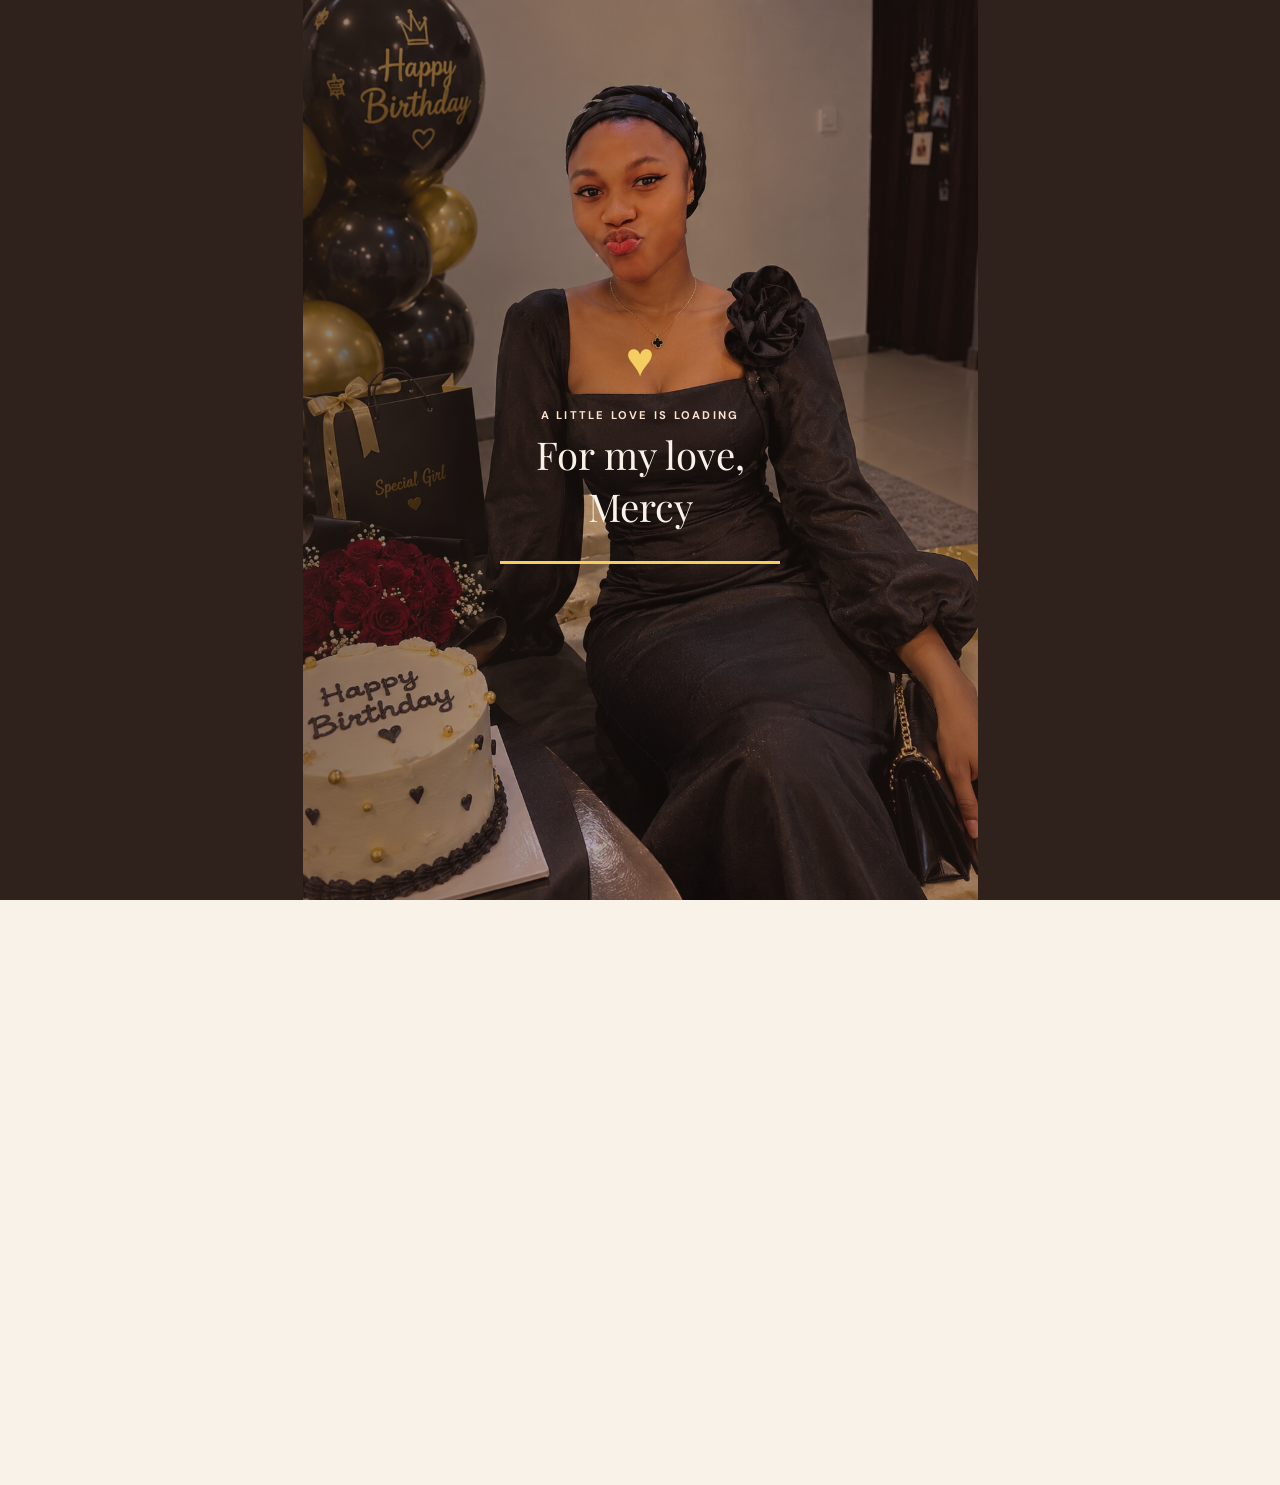
==== index.html @ 1e2b06db "Add files via upload" ====
<!DOCTYPE html>
<html lang="en">
<head>
  <meta charset="UTF-8">
  <meta name="viewport" content="width=device-width, initial-scale=1.0">
  <meta name="description" content="A birthday love letter made especially for Mercy.">
  <title>For My Love, Mercy | Happy Birthday</title>
  <link rel="preconnect" href="https://fonts.googleapis.com">
  <link rel="preconnect" href="https://fonts.gstatic.com" crossorigin>
  <link href="https://fonts.googleapis.com/css2?family=DM+Sans:wght@400;500;700&family=Playfair+Display:wght@600;700;800&display=swap" rel="stylesheet">
  <link rel="stylesheet" href="styles.css">
</head>
<body>
  <div class="loader" id="loader" aria-label="Loading Mercy's birthday celebration" role="status">
    <img class="loader__photo" src="mercy-birthday-1.png" alt="Mercy celebrating her birthday">
    <div class="loader__veil" aria-hidden="true"></div>
    <div class="loader__content">
      <div class="loader__heart" aria-hidden="true">♥</div>
      <p class="eyebrow">A little love is loading</p>
      <p class="loader__name">For my love, Mercy</p>
      <div class="loader__track" aria-hidden="true"><span></span></div>
    </div>
  </div>

  <main class="page" id="main-content">
    <nav class="nav" aria-label="Main navigation">
      <a class="brand" href="#top" aria-label="For Mercy home"><span>♥</span> my mercy</a>
      <a class="nav__link" href="#letter">a love letter <span aria-hidden="true">↗</span></a>
    </nav>

    <section class="hero" id="top">
      <div class="hero__copy">
        <p class="eyebrow hero__eyebrow">To the woman I love</p>
        <h1>Happy<br><em>birthday,</em><br>my love.</h1>
        <p class="hero__intro">Mercy, loving you is one of the sweetest gifts life has given me. Today, I celebrate your beautiful heart, your strength, and every little thing that makes you special.</p>
        <a class="button" id="message-button" href="read-my-letter.html">
          <span>Read my love letter</span>
          <span class="button__arrow" aria-hidden="true">↓</span>
        </a>
      </div>

      <div class="hero__visual">
        <div class="image-frame">
          <div class="image-frame__stamp">made<br>with love</div>
          <div class="slideshow" aria-live="polite">
            <img class="slide is-active" src="mercy-birthday-3.png" alt="Mercy and her boyfriend together">
            <img class="slide" src="mercy-birthday-1.png" alt="Mercy celebrating her birthday">
            <img class="slide" src="mercy-birthday-2.png" alt="Mercy celebrating her birthday with flowers and cake">
          </div>
          <div class="image-frame__caption"><span class="slide-count">01 / 03</span><span class="slide-label">mercy’s day</span></div>
        </div>
        <div class="sunburst" aria-hidden="true"></div>
        <p class="visual-note">My favorite person<br>deserves the world <span>✦</span></p>
      </div>
    </section>

    <section class="letter" id="letter" aria-labelledby="letter-title">
      <div class="letter__mark" aria-hidden="true">✦</div>
      <div>
        <p class="eyebrow">To my beautiful girlfriend</p>
        <h2 id="letter-title">You make my world<br><em>feel like home.</em></h2>
      </div>
      <p class="letter__body">Happy birthday to the woman who makes my heart happiest. I hope this new year brings you the same joy, peace, and love that you bring into my life every day. I am grateful for every memory we share, and I cannot wait for all the beautiful moments still ahead of us. I love you more than words can say.</p>
      <p class="signature">Forever yours, my love <span>♥</span></p>
    </section>

    <footer class="footer"><span>For my love, Mercy · 2026</span><span>always and forever ✦</span></footer>
  </main>

  <script src="script.js"></script>
</body>
</html>
---- styles.css ----
@import url('https://fonts.googleapis.com/css2?family=DM+Sans:wght@400;500;700&family=Playfair+Display:ital,wght@0,600;0,700;0,800;1,600;1,700&display=swap');

:root {
  --ink: #2f211b;
  --muted: #765e54;
  --cream: #f8f2e9;
  --peach: #f4c6a8;
  --coral: #d95f4d;
  --wine: #8d3541;
  --yellow: #f5ce61;
  --white: #fffaf3;
}

* { box-sizing: border-box; }
html { scroll-behavior: smooth; }
body { margin: 0; background: var(--cream); color: var(--ink); font-family: 'DM Sans', sans-serif; }
body.is-loading { overflow: hidden; }
a { color: inherit; text-decoration: none; }
button { font: inherit; }

.loader { position: fixed; inset: 0; z-index: 10; display: grid; place-items: center; overflow: hidden; background: var(--ink); color: var(--cream); transition: opacity .7s ease, visibility .7s ease; }
.loader.is-hidden { opacity: 0; visibility: hidden; pointer-events: none; }
.loader__photo { position: absolute; inset: 0; width: 100%; height: 100%; object-fit: contain; object-position: center; }
.loader__veil { position: absolute; inset: 0; background: linear-gradient(90deg, rgba(47,33,27,.8), rgba(47,33,27,.28) 55%, rgba(47,33,27,.62)); }
.loader__content { position: relative; z-index: 1; width: min(280px, calc(100vw - 48px)); text-align: center; animation: lift-in .8s ease both; }
.loader__heart { color: var(--yellow); font-size: 3rem; line-height: 1; animation: pulse 1.2s ease-in-out infinite; }
.eyebrow { margin: 0; color: var(--coral); font-size: .7rem; font-weight: 700; letter-spacing: .2em; text-transform: uppercase; }
.loader .eyebrow { color: #fce2cf; margin-top: 1.5rem; }
.loader__name { margin: .4rem 0 1.8rem; font-family: 'Playfair Display', serif; font-size: 2.4rem; }
.loader__track { height: 3px; overflow: hidden; background: rgba(255,250,243,.25); }
.loader__track span { display: block; width: 0; height: 100%; background: var(--yellow); animation: load 1.7s cubic-bezier(.65,0,.35,1) forwards; }

.page { min-height: 100vh; overflow: hidden; opacity: 0; transform: translateY(12px); transition: opacity .8s ease .15s, transform .8s ease .15s; }
.page.is-visible { opacity: 1; transform: none; }
.nav, .hero, .letter, .footer { width: min(1500px, 92vw); margin-inline: auto; }
.nav { display: flex; align-items: center; justify-content: space-between; padding: 2rem 0; }
.brand { font-size: .72rem; font-weight: 700; letter-spacing: .12em; text-transform: uppercase; }
.brand span { display: inline-grid; width: 25px; height: 25px; margin-right: .5rem; place-items: center; border-radius: 50%; background: var(--coral); color: var(--cream); font-size: .85rem; }
.nav__link { color: var(--muted); font-size: .75rem; font-weight: 700; letter-spacing: .08em; text-transform: uppercase; }
.nav__link span { color: var(--coral); font-size: 1.1rem; margin-left: .3rem; }

.hero { display: grid; grid-template-columns: .9fr 1.1fr; align-items: center; gap: 5rem; min-height: calc(100vh - 100px); padding: 4rem 0 6rem; }
.hero__copy { position: relative; z-index: 1; }
.hero__eyebrow { margin-bottom: 1.2rem; }
h1, h2 { margin: 0; font-family: 'Playfair Display', serif; font-weight: 700; letter-spacing: -.04em; line-height: .92; }
h1 { font-size: clamp(4.6rem, 8vw, 7.8rem); }
h1 em, h2 em { color: var(--coral); font-weight: 600; }
.hero__intro { max-width: 340px; margin: 2rem 0 2.2rem; color: var(--muted); font-size: 1rem; line-height: 1.7; }
.button { display: inline-flex; align-items: center; gap: 1.1rem; border: 0; border-radius: 0; padding: 1rem 1.2rem 1rem 1.35rem; background: var(--ink); color: var(--cream); cursor: pointer; font-size: .75rem; font-weight: 700; letter-spacing: .08em; text-transform: uppercase; transition: background .25s ease, transform .25s ease; }
.button:hover { background: var(--coral); transform: translateY(-3px); }
.button__arrow { display: grid; width: 29px; height: 29px; place-items: center; background: var(--yellow); color: var(--ink); font-size: 1rem; }

.hero__visual { position: relative; min-height: 550px; display: grid; place-items: center; }
.image-frame { position: relative; z-index: 1; width: min(430px, 78%); padding: 14px 14px 56px; background: var(--white); box-shadow: 18px 22px 0 rgba(217,95,77,.12); transform: rotate(3deg); }
.slideshow { position: relative; width: 100%; aspect-ratio: 3 / 4; overflow: hidden; background: var(--ink); }
.slideshow .slide { position: absolute; inset: 0; display: block; width: 100%; height: 100%; object-fit: contain; opacity: 0; transition: opacity .9s ease; }
.slideshow .slide.is-active { opacity: 1; }
.image-frame__stamp { position: absolute; z-index: 2; top: -28px; right: -38px; display: grid; width: 94px; height: 94px; place-items: center; border-radius: 50%; background: var(--yellow); color: var(--ink); font-size: .62rem; font-weight: 700; letter-spacing: .12em; line-height: 1.35; text-align: center; text-transform: uppercase; transform: rotate(12deg); }
.image-frame__caption { position: absolute; right: 16px; bottom: 15px; left: 16px; display: flex; justify-content: space-between; color: var(--muted); font-size: .63rem; font-weight: 700; letter-spacing: .16em; text-transform: uppercase; }
.sunburst { position: absolute; width: 500px; height: 500px; border-radius: 50%; background: repeating-conic-gradient(from 2deg, transparent 0deg 8deg, rgba(245,206,97,.36) 8deg 10deg, transparent 10deg 18deg); }
.visual-note { position: absolute; right: 0; bottom: 12%; z-index: 2; color: var(--wine); font-family: 'Playfair Display', serif; font-size: 1.35rem; font-style: italic; line-height: 1.15; text-align: right; transform: rotate(-8deg); }
.visual-note span { color: var(--coral); font-style: normal; }

.letter { display: grid; grid-template-columns: 100px 1fr 1fr; align-items: start; gap: 2rem; border-top: 1px solid rgba(47,33,27,.18); padding: 7rem 0; }
.letter__mark { color: var(--coral); font-size: 3rem; }
h2 { font-size: clamp(2.5rem, 4vw, 4.5rem); }
.letter__body { max-width: 390px; margin: 2rem 0 0; color: var(--muted); font-size: 1rem; line-height: 1.8; }
.signature { grid-column: 2 / -1; margin: 1rem 0 0; color: var(--wine); font-family: 'Playfair Display', serif; font-size: 1.25rem; font-style: italic; }
.signature span { color: var(--coral); font-style: normal; }
.footer { display: flex; justify-content: space-between; border-top: 1px solid rgba(47,33,27,.18); padding: 1.5rem 0 2.5rem; color: var(--muted); font-size: .68rem; font-weight: 700; letter-spacing: .12em; text-transform: uppercase; }

.letter-page { background: var(--peach); }
.letter-page main { min-height: 100vh; }
.letter-hero { display: grid; grid-template-columns: 1fr 1fr; align-items: center; gap: clamp(6rem, 10vw, 12rem); width: min(1400px, 92vw); min-height: calc(100vh - 100px); margin: 0 auto; padding: 5rem 0 6rem; }
.letter-hero__image { position: relative; width: min(390px, 100%); padding: 12px 12px 54px; background: var(--white); box-shadow: 16px 18px 0 rgba(141,53,65,.13); transform: rotate(-3deg); }
.letter-hero__image img { display: block; width: 100%; aspect-ratio: 3 / 4; object-fit: contain; background: var(--ink); }
.letter-hero__seal { position: absolute; top: -28px; right: -36px; display: grid; width: 92px; height: 92px; place-items: center; border-radius: 50%; background: var(--yellow); color: var(--ink); font-size: .62rem; font-weight: 700; letter-spacing: .12em; line-height: 1.35; text-align: center; text-transform: uppercase; transform: rotate(12deg); }
.letter-hero__intro h1 { font-size: clamp(4.5rem, 8vw, 7.5rem); }
.letter-hero__intro .eyebrow { margin-bottom: 1.5rem; }
.letter-hero__date { margin-top: 2rem; color: var(--wine); font-family: 'Playfair Display', serif; font-size: 1.2rem; font-style: italic; }
.love-letter { width: min(700px, calc(100% - 80px)); margin: 0 auto; border-top: 1px solid rgba(47,33,27,.2); padding: 5rem 0 3rem; }
.love-letter p { margin: 0 0 1.5rem; color: var(--muted); font-size: 1.08rem; line-height: 1.9; }
.love-letter__opening { color: var(--ink) !important; font-family: 'Playfair Display', serif; font-size: 2rem !important; font-style: italic; }
.love-letter__closing { margin-top: 2.5rem !important; color: var(--ink) !important; font-family: 'Playfair Display', serif; font-size: 1.35rem !important; font-style: italic; }
.love-letter__closing span { color: var(--wine); }
.letter-page__return { width: min(700px, calc(100% - 80px)); margin: 0 auto; padding-bottom: 6rem; }
.letter-page .footer { width: min(1400px, 92vw); }

@keyframes load { to { width: 100%; } }
@keyframes pulse { 50% { transform: scale(1.18); } }
@keyframes lift-in { from { opacity: 0; transform: translateY(14px); } to { opacity: 1; transform: none; } }

@media (max-width: 760px) {
  .nav, .hero, .letter, .footer { width: min(100% - 40px, 560px); }
  .nav { padding: 1.4rem 0; }
  .nav__link { font-size: .62rem; }
  .hero { display: block; min-height: auto; padding: 4.5rem 0 6rem; }
  h1 { font-size: clamp(4rem, 18vw, 6rem); }
  .hero__visual { min-height: 510px; margin-top: 2.5rem; }
  .image-frame { width: min(350px, 76vw); }
  .image-frame__stamp { right: -18px; }
  .visual-note { right: 2%; bottom: 5%; }
  .letter { display: block; padding: 5rem 0; }
  .letter__mark { margin-bottom: 1.5rem; }
  .letter__body { margin-top: 2rem; }
  .signature { margin-top: 2rem; }
  .footer { font-size: .57rem; }
  .letter-hero { display: flex; flex-direction: column-reverse; align-items: flex-start; gap: 3.5rem; width: min(100% - 40px, 560px); padding: 4rem 0 5rem; }
  .letter-hero__intro h1 { font-size: clamp(4rem, 18vw, 6rem); }
  .letter-hero__image { width: min(350px, 76vw); align-self: center; }
  .love-letter, .letter-page__return { width: min(100% - 40px, 560px); }
  .love-letter { padding-top: 4rem; }
  .letter-page .footer { width: min(100% - 40px, 560px); }
}

@media (prefers-reduced-motion: reduce) {
  *, *::before, *::after { animation-duration: .01ms !important; transition-duration: .01ms !important; scroll-behavior: auto !important; }
}
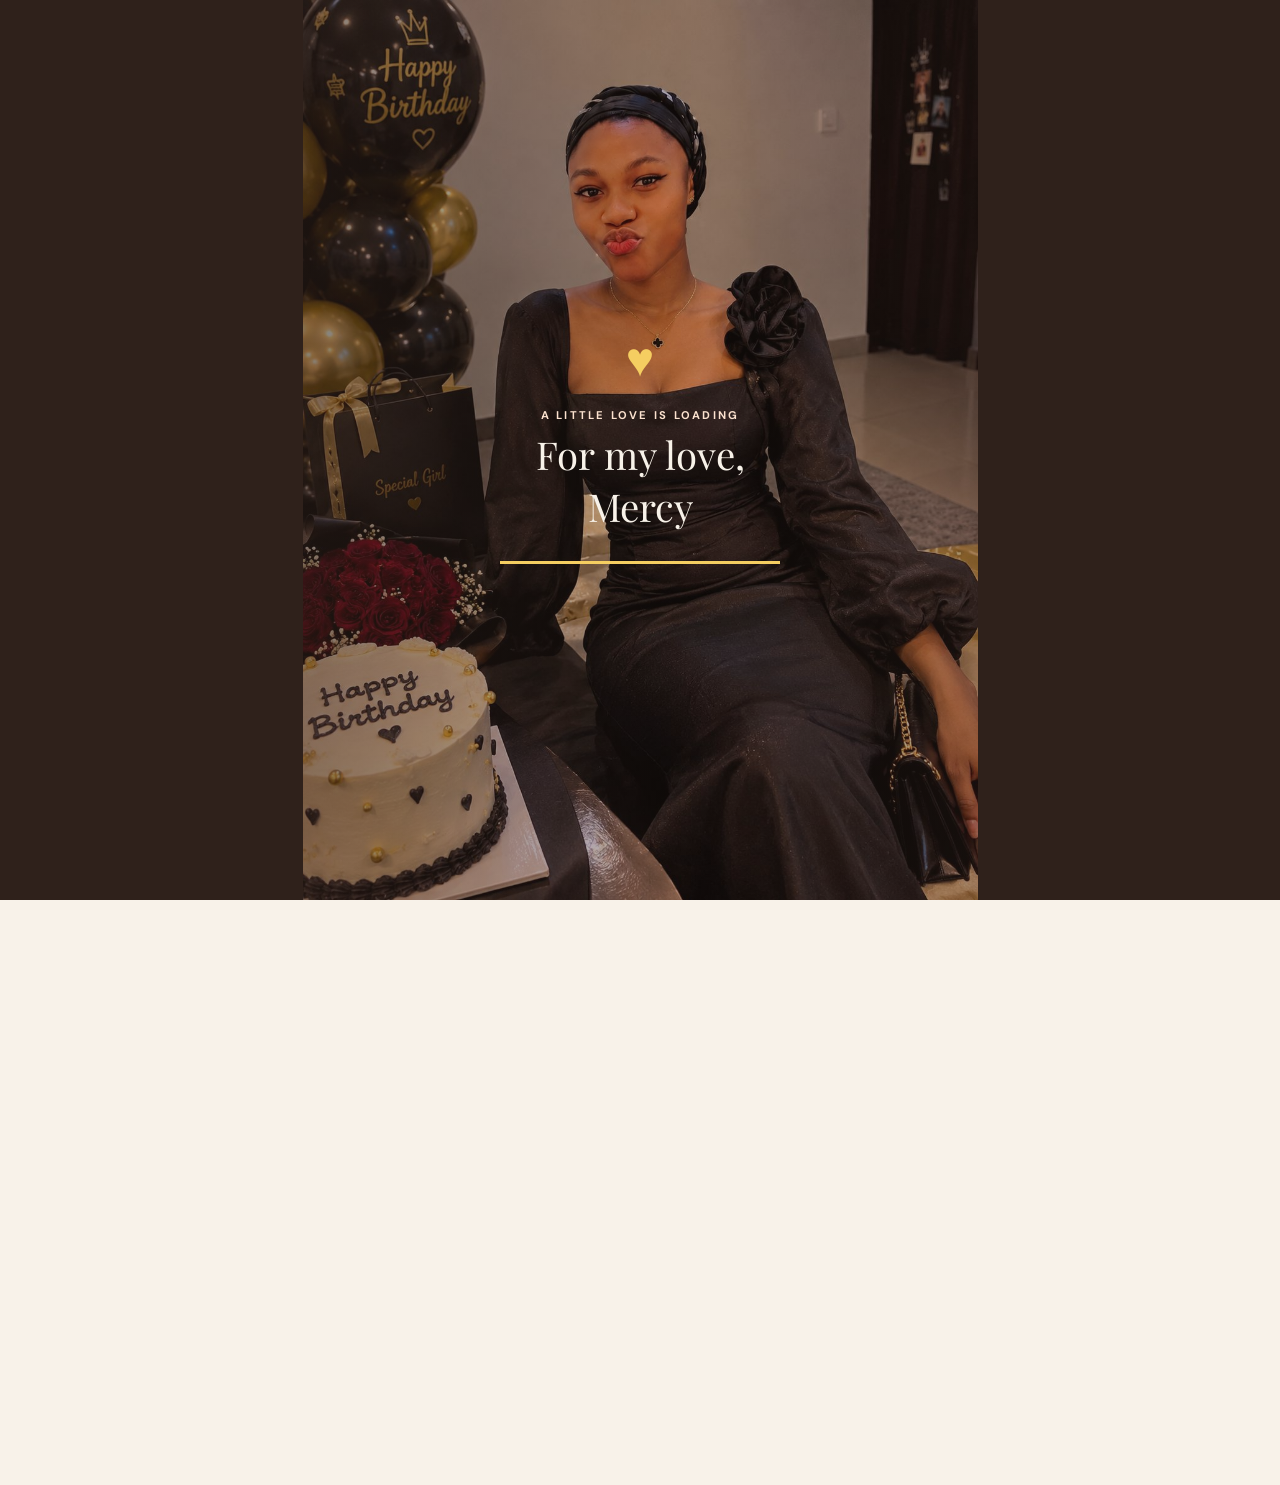
==== commit 729fa935: "Fix hosted image loading and loader reveal" ====
--- a/index.html
+++ b/index.html
@@ -1,72 +1,73 @@
-<!DOCTYPE html>
-<html lang="en">
-<head>
-  <meta charset="UTF-8">
-  <meta name="viewport" content="width=device-width, initial-scale=1.0">
-  <meta name="description" content="A birthday love letter made especially for Mercy.">
-  <title>For My Love, Mercy | Happy Birthday</title>
-  <link rel="preconnect" href="https://fonts.googleapis.com">
-  <link rel="preconnect" href="https://fonts.gstatic.com" crossorigin>
-  <link href="https://fonts.googleapis.com/css2?family=DM+Sans:wght@400;500;700&family=Playfair+Display:wght@600;700;800&display=swap" rel="stylesheet">
-  <link rel="stylesheet" href="styles.css">
-</head>
-<body>
-  <div class="loader" id="loader" aria-label="Loading Mercy's birthday celebration" role="status">
-    <img class="loader__photo" src="mercy-birthday-1.png" alt="Mercy celebrating her birthday">
-    <div class="loader__veil" aria-hidden="true"></div>
-    <div class="loader__content">
-      <div class="loader__heart" aria-hidden="true">♥</div>
-      <p class="eyebrow">A little love is loading</p>
-      <p class="loader__name">For my love, Mercy</p>
-      <div class="loader__track" aria-hidden="true"><span></span></div>
-    </div>
-  </div>
-
-  <main class="page" id="main-content">
-    <nav class="nav" aria-label="Main navigation">
-      <a class="brand" href="#top" aria-label="For Mercy home"><span>♥</span> my mercy</a>
-      <a class="nav__link" href="#letter">a love letter <span aria-hidden="true">↗</span></a>
-    </nav>
-
-    <section class="hero" id="top">
-      <div class="hero__copy">
-        <p class="eyebrow hero__eyebrow">To the woman I love</p>
-        <h1>Happy<br><em>birthday,</em><br>my love.</h1>
-        <p class="hero__intro">Mercy, loving you is one of the sweetest gifts life has given me. Today, I celebrate your beautiful heart, your strength, and every little thing that makes you special.</p>
-        <a class="button" id="message-button" href="read-my-letter.html">
-          <span>Read my love letter</span>
-          <span class="button__arrow" aria-hidden="true">↓</span>
-        </a>
-      </div>
-
-      <div class="hero__visual">
-        <div class="image-frame">
-          <div class="image-frame__stamp">made<br>with love</div>
-          <div class="slideshow" aria-live="polite">
-            <img class="slide is-active" src="mercy-birthday-3.png" alt="Mercy and her boyfriend together">
-            <img class="slide" src="mercy-birthday-1.png" alt="Mercy celebrating her birthday">
-            <img class="slide" src="mercy-birthday-2.png" alt="Mercy celebrating her birthday with flowers and cake">
-          </div>
-          <div class="image-frame__caption"><span class="slide-count">01 / 03</span><span class="slide-label">mercy’s day</span></div>
-        </div>
-        <div class="sunburst" aria-hidden="true"></div>
-        <p class="visual-note">My favorite person<br>deserves the world <span>✦</span></p>
-      </div>
-    </section>
-
-    <section class="letter" id="letter" aria-labelledby="letter-title">
-      <div class="letter__mark" aria-hidden="true">✦</div>
-      <div>
-        <p class="eyebrow">To my beautiful girlfriend</p>
-        <h2 id="letter-title">You make my world<br><em>feel like home.</em></h2>
-      </div>
-      <p class="letter__body">Happy birthday to the woman who makes my heart happiest. I hope this new year brings you the same joy, peace, and love that you bring into my life every day. I am grateful for every memory we share, and I cannot wait for all the beautiful moments still ahead of us. I love you more than words can say.</p>
-      <p class="signature">Forever yours, my love <span>♥</span></p>
-    </section>
-
-    <footer class="footer"><span>For my love, Mercy · 2026</span><span>always and forever ✦</span></footer>
-  </main>
-
-  <script src="script.js"></script>
-</body>
-</html>
+<!DOCTYPE html>
+<html lang="en">
+<head>
+  <meta charset="UTF-8">
+  <meta name="viewport" content="width=device-width, initial-scale=1.0">
+  <meta name="description" content="A birthday love letter made especially for Mercy.">
+  <title>For My Love, Mercy | Happy Birthday</title>
+  <link rel="icon" type="image/jpeg" href="mercy-birthday-3.jpg">
+  <link rel="preconnect" href="https://fonts.googleapis.com">
+  <link rel="preconnect" href="https://fonts.gstatic.com" crossorigin>
+  <link href="https://fonts.googleapis.com/css2?family=DM+Sans:wght@400;500;700&family=Playfair+Display:wght@600;700;800&display=swap" rel="stylesheet">
+  <link rel="stylesheet" href="styles.css">
+</head>
+<body>
+  <div class="loader" id="loader" aria-label="Loading Mercy's birthday celebration" role="status">
+    <img class="loader__photo" src="mercy-birthday-1.jpg" alt="Mercy celebrating her birthday">
+    <div class="loader__veil" aria-hidden="true"></div>
+    <div class="loader__content">
+      <div class="loader__heart" aria-hidden="true">♥</div>
+      <p class="eyebrow">A little love is loading</p>
+      <p class="loader__name">For my love, Mercy</p>
+      <div class="loader__track" aria-hidden="true"><span></span></div>
+    </div>
+  </div>
+
+  <main class="page" id="main-content">
+    <nav class="nav" aria-label="Main navigation">
+      <a class="brand" href="#top" aria-label="For Mercy home"><span>♥</span> my mercy</a>
+      <a class="nav__link" href="#letter">a love letter <span aria-hidden="true">↗</span></a>
+    </nav>
+
+    <section class="hero" id="top">
+      <div class="hero__copy">
+        <p class="eyebrow hero__eyebrow">To the woman I love</p>
+        <h1>Happy<br><em>birthday,</em><br>my love.</h1>
+        <p class="hero__intro">Mercy, loving you is one of the sweetest gifts life has given me. Today, I celebrate your beautiful heart, your strength, and every little thing that makes you special.</p>
+        <a class="button" id="message-button" href="read-my-letter.html">
+          <span>Read my love letter</span>
+          <span class="button__arrow" aria-hidden="true">↓</span>
+        </a>
+      </div>
+
+      <div class="hero__visual">
+        <div class="image-frame">
+          <div class="image-frame__stamp">made<br>with love</div>
+          <div class="slideshow" aria-live="polite">
+            <img class="slide is-active" src="mercy-birthday-3.jpg" alt="Mercy and her boyfriend together">
+            <img class="slide" src="mercy-birthday-1.jpg" alt="Mercy celebrating her birthday">
+            <img class="slide" src="mercy-birthday-2.jpg" alt="Mercy celebrating her birthday with flowers and cake">
+          </div>
+          <div class="image-frame__caption"><span class="slide-count">01 / 03</span><span class="slide-label">mercy’s day</span></div>
+        </div>
+        <div class="sunburst" aria-hidden="true"></div>
+        <p class="visual-note">My favorite person<br>deserves the world <span>✦</span></p>
+      </div>
+    </section>
+
+    <section class="letter" id="letter" aria-labelledby="letter-title">
+      <div class="letter__mark" aria-hidden="true">✦</div>
+      <div>
+        <p class="eyebrow">To my beautiful girlfriend</p>
+        <h2 id="letter-title">You make my world<br><em>feel like home.</em></h2>
+      </div>
+      <p class="letter__body">Happy birthday to the woman who makes my heart happiest. I hope this new year brings you the same joy, peace, and love that you bring into my life every day. I am grateful for every memory we share, and I cannot wait for all the beautiful moments still ahead of us. I love you more than words can say.</p>
+      <p class="signature">Forever yours, my love <span>♥</span></p>
+    </section>
+
+    <footer class="footer"><span>For my love, Mercy · 2026</span><span>always and forever ✦</span></footer>
+  </main>
+
+  <script src="script.js"></script>
+</body>
+</html>
--- a/styles.css
+++ b/styles.css
@@ -1,118 +1,118 @@
-@import url('https://fonts.googleapis.com/css2?family=DM+Sans:wght@400;500;700&family=Playfair+Display:ital,wght@0,600;0,700;0,800;1,600;1,700&display=swap');
-
-:root {
-  --ink: #2f211b;
-  --muted: #765e54;
-  --cream: #f8f2e9;
-  --peach: #f4c6a8;
-  --coral: #d95f4d;
-  --wine: #8d3541;
-  --yellow: #f5ce61;
-  --white: #fffaf3;
-}
-
-* { box-sizing: border-box; }
-html { scroll-behavior: smooth; }
-body { margin: 0; background: var(--cream); color: var(--ink); font-family: 'DM Sans', sans-serif; }
-body.is-loading { overflow: hidden; }
-a { color: inherit; text-decoration: none; }
-button { font: inherit; }
-
-.loader { position: fixed; inset: 0; z-index: 10; display: grid; place-items: center; overflow: hidden; background: var(--ink); color: var(--cream); transition: opacity .7s ease, visibility .7s ease; }
-.loader.is-hidden { opacity: 0; visibility: hidden; pointer-events: none; }
-.loader__photo { position: absolute; inset: 0; width: 100%; height: 100%; object-fit: contain; object-position: center; }
-.loader__veil { position: absolute; inset: 0; background: linear-gradient(90deg, rgba(47,33,27,.8), rgba(47,33,27,.28) 55%, rgba(47,33,27,.62)); }
-.loader__content { position: relative; z-index: 1; width: min(280px, calc(100vw - 48px)); text-align: center; animation: lift-in .8s ease both; }
-.loader__heart { color: var(--yellow); font-size: 3rem; line-height: 1; animation: pulse 1.2s ease-in-out infinite; }
-.eyebrow { margin: 0; color: var(--coral); font-size: .7rem; font-weight: 700; letter-spacing: .2em; text-transform: uppercase; }
-.loader .eyebrow { color: #fce2cf; margin-top: 1.5rem; }
-.loader__name { margin: .4rem 0 1.8rem; font-family: 'Playfair Display', serif; font-size: 2.4rem; }
-.loader__track { height: 3px; overflow: hidden; background: rgba(255,250,243,.25); }
-.loader__track span { display: block; width: 0; height: 100%; background: var(--yellow); animation: load 1.7s cubic-bezier(.65,0,.35,1) forwards; }
-
-.page { min-height: 100vh; overflow: hidden; opacity: 0; transform: translateY(12px); transition: opacity .8s ease .15s, transform .8s ease .15s; }
-.page.is-visible { opacity: 1; transform: none; }
-.nav, .hero, .letter, .footer { width: min(1500px, 92vw); margin-inline: auto; }
-.nav { display: flex; align-items: center; justify-content: space-between; padding: 2rem 0; }
-.brand { font-size: .72rem; font-weight: 700; letter-spacing: .12em; text-transform: uppercase; }
-.brand span { display: inline-grid; width: 25px; height: 25px; margin-right: .5rem; place-items: center; border-radius: 50%; background: var(--coral); color: var(--cream); font-size: .85rem; }
-.nav__link { color: var(--muted); font-size: .75rem; font-weight: 700; letter-spacing: .08em; text-transform: uppercase; }
-.nav__link span { color: var(--coral); font-size: 1.1rem; margin-left: .3rem; }
-
-.hero { display: grid; grid-template-columns: .9fr 1.1fr; align-items: center; gap: 5rem; min-height: calc(100vh - 100px); padding: 4rem 0 6rem; }
-.hero__copy { position: relative; z-index: 1; }
-.hero__eyebrow { margin-bottom: 1.2rem; }
-h1, h2 { margin: 0; font-family: 'Playfair Display', serif; font-weight: 700; letter-spacing: -.04em; line-height: .92; }
-h1 { font-size: clamp(4.6rem, 8vw, 7.8rem); }
-h1 em, h2 em { color: var(--coral); font-weight: 600; }
-.hero__intro { max-width: 340px; margin: 2rem 0 2.2rem; color: var(--muted); font-size: 1rem; line-height: 1.7; }
-.button { display: inline-flex; align-items: center; gap: 1.1rem; border: 0; border-radius: 0; padding: 1rem 1.2rem 1rem 1.35rem; background: var(--ink); color: var(--cream); cursor: pointer; font-size: .75rem; font-weight: 700; letter-spacing: .08em; text-transform: uppercase; transition: background .25s ease, transform .25s ease; }
-.button:hover { background: var(--coral); transform: translateY(-3px); }
-.button__arrow { display: grid; width: 29px; height: 29px; place-items: center; background: var(--yellow); color: var(--ink); font-size: 1rem; }
-
-.hero__visual { position: relative; min-height: 550px; display: grid; place-items: center; }
-.image-frame { position: relative; z-index: 1; width: min(430px, 78%); padding: 14px 14px 56px; background: var(--white); box-shadow: 18px 22px 0 rgba(217,95,77,.12); transform: rotate(3deg); }
-.slideshow { position: relative; width: 100%; aspect-ratio: 3 / 4; overflow: hidden; background: var(--ink); }
-.slideshow .slide { position: absolute; inset: 0; display: block; width: 100%; height: 100%; object-fit: contain; opacity: 0; transition: opacity .9s ease; }
-.slideshow .slide.is-active { opacity: 1; }
-.image-frame__stamp { position: absolute; z-index: 2; top: -28px; right: -38px; display: grid; width: 94px; height: 94px; place-items: center; border-radius: 50%; background: var(--yellow); color: var(--ink); font-size: .62rem; font-weight: 700; letter-spacing: .12em; line-height: 1.35; text-align: center; text-transform: uppercase; transform: rotate(12deg); }
-.image-frame__caption { position: absolute; right: 16px; bottom: 15px; left: 16px; display: flex; justify-content: space-between; color: var(--muted); font-size: .63rem; font-weight: 700; letter-spacing: .16em; text-transform: uppercase; }
-.sunburst { position: absolute; width: 500px; height: 500px; border-radius: 50%; background: repeating-conic-gradient(from 2deg, transparent 0deg 8deg, rgba(245,206,97,.36) 8deg 10deg, transparent 10deg 18deg); }
-.visual-note { position: absolute; right: 0; bottom: 12%; z-index: 2; color: var(--wine); font-family: 'Playfair Display', serif; font-size: 1.35rem; font-style: italic; line-height: 1.15; text-align: right; transform: rotate(-8deg); }
-.visual-note span { color: var(--coral); font-style: normal; }
-
-.letter { display: grid; grid-template-columns: 100px 1fr 1fr; align-items: start; gap: 2rem; border-top: 1px solid rgba(47,33,27,.18); padding: 7rem 0; }
-.letter__mark { color: var(--coral); font-size: 3rem; }
-h2 { font-size: clamp(2.5rem, 4vw, 4.5rem); }
-.letter__body { max-width: 390px; margin: 2rem 0 0; color: var(--muted); font-size: 1rem; line-height: 1.8; }
-.signature { grid-column: 2 / -1; margin: 1rem 0 0; color: var(--wine); font-family: 'Playfair Display', serif; font-size: 1.25rem; font-style: italic; }
-.signature span { color: var(--coral); font-style: normal; }
-.footer { display: flex; justify-content: space-between; border-top: 1px solid rgba(47,33,27,.18); padding: 1.5rem 0 2.5rem; color: var(--muted); font-size: .68rem; font-weight: 700; letter-spacing: .12em; text-transform: uppercase; }
-
-.letter-page { background: var(--peach); }
-.letter-page main { min-height: 100vh; }
-.letter-hero { display: grid; grid-template-columns: 1fr 1fr; align-items: center; gap: clamp(6rem, 10vw, 12rem); width: min(1400px, 92vw); min-height: calc(100vh - 100px); margin: 0 auto; padding: 5rem 0 6rem; }
-.letter-hero__image { position: relative; width: min(390px, 100%); padding: 12px 12px 54px; background: var(--white); box-shadow: 16px 18px 0 rgba(141,53,65,.13); transform: rotate(-3deg); }
-.letter-hero__image img { display: block; width: 100%; aspect-ratio: 3 / 4; object-fit: contain; background: var(--ink); }
-.letter-hero__seal { position: absolute; top: -28px; right: -36px; display: grid; width: 92px; height: 92px; place-items: center; border-radius: 50%; background: var(--yellow); color: var(--ink); font-size: .62rem; font-weight: 700; letter-spacing: .12em; line-height: 1.35; text-align: center; text-transform: uppercase; transform: rotate(12deg); }
-.letter-hero__intro h1 { font-size: clamp(4.5rem, 8vw, 7.5rem); }
-.letter-hero__intro .eyebrow { margin-bottom: 1.5rem; }
-.letter-hero__date { margin-top: 2rem; color: var(--wine); font-family: 'Playfair Display', serif; font-size: 1.2rem; font-style: italic; }
-.love-letter { width: min(700px, calc(100% - 80px)); margin: 0 auto; border-top: 1px solid rgba(47,33,27,.2); padding: 5rem 0 3rem; }
-.love-letter p { margin: 0 0 1.5rem; color: var(--muted); font-size: 1.08rem; line-height: 1.9; }
-.love-letter__opening { color: var(--ink) !important; font-family: 'Playfair Display', serif; font-size: 2rem !important; font-style: italic; }
-.love-letter__closing { margin-top: 2.5rem !important; color: var(--ink) !important; font-family: 'Playfair Display', serif; font-size: 1.35rem !important; font-style: italic; }
-.love-letter__closing span { color: var(--wine); }
-.letter-page__return { width: min(700px, calc(100% - 80px)); margin: 0 auto; padding-bottom: 6rem; }
-.letter-page .footer { width: min(1400px, 92vw); }
-
-@keyframes load { to { width: 100%; } }
-@keyframes pulse { 50% { transform: scale(1.18); } }
-@keyframes lift-in { from { opacity: 0; transform: translateY(14px); } to { opacity: 1; transform: none; } }
-
-@media (max-width: 760px) {
-  .nav, .hero, .letter, .footer { width: min(100% - 40px, 560px); }
-  .nav { padding: 1.4rem 0; }
-  .nav__link { font-size: .62rem; }
-  .hero { display: block; min-height: auto; padding: 4.5rem 0 6rem; }
-  h1 { font-size: clamp(4rem, 18vw, 6rem); }
-  .hero__visual { min-height: 510px; margin-top: 2.5rem; }
-  .image-frame { width: min(350px, 76vw); }
-  .image-frame__stamp { right: -18px; }
-  .visual-note { right: 2%; bottom: 5%; }
-  .letter { display: block; padding: 5rem 0; }
-  .letter__mark { margin-bottom: 1.5rem; }
-  .letter__body { margin-top: 2rem; }
-  .signature { margin-top: 2rem; }
-  .footer { font-size: .57rem; }
-  .letter-hero { display: flex; flex-direction: column-reverse; align-items: flex-start; gap: 3.5rem; width: min(100% - 40px, 560px); padding: 4rem 0 5rem; }
-  .letter-hero__intro h1 { font-size: clamp(4rem, 18vw, 6rem); }
-  .letter-hero__image { width: min(350px, 76vw); align-self: center; }
-  .love-letter, .letter-page__return { width: min(100% - 40px, 560px); }
-  .love-letter { padding-top: 4rem; }
-  .letter-page .footer { width: min(100% - 40px, 560px); }
-}
-
-@media (prefers-reduced-motion: reduce) {
-  *, *::before, *::after { animation-duration: .01ms !important; transition-duration: .01ms !important; scroll-behavior: auto !important; }
-}
+@import url('https://fonts.googleapis.com/css2?family=DM+Sans:wght@400;500;700&family=Playfair+Display:ital,wght@0,600;0,700;0,800;1,600;1,700&display=swap');
+
+:root {
+  --ink: #2f211b;
+  --muted: #765e54;
+  --cream: #f8f2e9;
+  --peach: #f4c6a8;
+  --coral: #d95f4d;
+  --wine: #8d3541;
+  --yellow: #f5ce61;
+  --white: #fffaf3;
+}
+
+* { box-sizing: border-box; }
+html { scroll-behavior: smooth; }
+body { margin: 0; background: var(--cream); color: var(--ink); font-family: 'DM Sans', sans-serif; }
+body.is-loading { overflow: hidden; }
+a { color: inherit; text-decoration: none; }
+button { font: inherit; }
+
+.loader { position: fixed; inset: 0; z-index: 10; display: grid; place-items: center; overflow: hidden; background: var(--ink); color: var(--cream); transition: opacity .7s ease, visibility .7s ease; }
+.loader.is-hidden { opacity: 0; visibility: hidden; pointer-events: none; }
+.loader__photo { position: absolute; inset: 0; width: 100%; height: 100%; object-fit: contain; object-position: center; }
+.loader__veil { position: absolute; inset: 0; background: linear-gradient(90deg, rgba(47,33,27,.8), rgba(47,33,27,.28) 55%, rgba(47,33,27,.62)); }
+.loader__content { position: relative; z-index: 1; width: min(280px, calc(100vw - 48px)); text-align: center; animation: lift-in .8s ease both; }
+.loader__heart { color: var(--yellow); font-size: 3rem; line-height: 1; animation: pulse 1.2s ease-in-out infinite; }
+.eyebrow { margin: 0; color: var(--coral); font-size: .7rem; font-weight: 700; letter-spacing: .2em; text-transform: uppercase; }
+.loader .eyebrow { color: #fce2cf; margin-top: 1.5rem; }
+.loader__name { margin: .4rem 0 1.8rem; font-family: 'Playfair Display', serif; font-size: 2.4rem; }
+.loader__track { height: 3px; overflow: hidden; background: rgba(255,250,243,.25); }
+.loader__track span { display: block; width: 0; height: 100%; background: var(--yellow); animation: load 1.7s cubic-bezier(.65,0,.35,1) forwards; }
+
+.page { min-height: 100vh; overflow: hidden; opacity: 0; transform: translateY(12px); transition: opacity .8s ease .15s, transform .8s ease .15s; }
+.page.is-visible { opacity: 1; transform: none; }
+.nav, .hero, .letter, .footer { width: min(1500px, 92vw); margin-inline: auto; }
+.nav { display: flex; align-items: center; justify-content: space-between; padding: 2rem 0; }
+.brand { font-size: .72rem; font-weight: 700; letter-spacing: .12em; text-transform: uppercase; }
+.brand span { display: inline-grid; width: 25px; height: 25px; margin-right: .5rem; place-items: center; border-radius: 50%; background: var(--coral); color: var(--cream); font-size: .85rem; }
+.nav__link { color: var(--muted); font-size: .75rem; font-weight: 700; letter-spacing: .08em; text-transform: uppercase; }
+.nav__link span { color: var(--coral); font-size: 1.1rem; margin-left: .3rem; }
+
+.hero { display: grid; grid-template-columns: .9fr 1.1fr; align-items: center; gap: 5rem; min-height: calc(100vh - 100px); padding: 4rem 0 6rem; }
+.hero__copy { position: relative; z-index: 1; }
+.hero__eyebrow { margin-bottom: 1.2rem; }
+h1, h2 { margin: 0; font-family: 'Playfair Display', serif; font-weight: 700; letter-spacing: -.04em; line-height: .92; }
+h1 { font-size: clamp(4.6rem, 8vw, 7.8rem); }
+h1 em, h2 em { color: var(--coral); font-weight: 600; }
+.hero__intro { max-width: 340px; margin: 2rem 0 2.2rem; color: var(--muted); font-size: 1rem; line-height: 1.7; }
+.button { display: inline-flex; align-items: center; gap: 1.1rem; border: 0; border-radius: 0; padding: 1rem 1.2rem 1rem 1.35rem; background: var(--ink); color: var(--cream); cursor: pointer; font-size: .75rem; font-weight: 700; letter-spacing: .08em; text-transform: uppercase; transition: background .25s ease, transform .25s ease; }
+.button:hover { background: var(--coral); transform: translateY(-3px); }
+.button__arrow { display: grid; width: 29px; height: 29px; place-items: center; background: var(--yellow); color: var(--ink); font-size: 1rem; }
+
+.hero__visual { position: relative; min-height: 550px; display: grid; place-items: center; }
+.image-frame { position: relative; z-index: 1; width: min(430px, 78%); padding: 14px 14px 56px; background: var(--white); box-shadow: 18px 22px 0 rgba(217,95,77,.12); transform: rotate(3deg); }
+.slideshow { position: relative; width: 100%; aspect-ratio: 3 / 4; overflow: hidden; background: var(--ink); }
+.slideshow .slide { position: absolute; inset: 0; display: block; width: 100%; height: 100%; object-fit: contain; opacity: 0; transition: opacity .9s ease; }
+.slideshow .slide.is-active { opacity: 1; }
+.image-frame__stamp { position: absolute; z-index: 2; top: -28px; right: -38px; display: grid; width: 94px; height: 94px; place-items: center; border-radius: 50%; background: var(--yellow); color: var(--ink); font-size: .62rem; font-weight: 700; letter-spacing: .12em; line-height: 1.35; text-align: center; text-transform: uppercase; transform: rotate(12deg); }
+.image-frame__caption { position: absolute; right: 16px; bottom: 15px; left: 16px; display: flex; justify-content: space-between; color: var(--muted); font-size: .63rem; font-weight: 700; letter-spacing: .16em; text-transform: uppercase; }
+.sunburst { position: absolute; width: 500px; height: 500px; border-radius: 50%; background: repeating-conic-gradient(from 2deg, transparent 0deg 8deg, rgba(245,206,97,.36) 8deg 10deg, transparent 10deg 18deg); }
+.visual-note { position: absolute; right: 0; bottom: 12%; z-index: 2; color: var(--wine); font-family: 'Playfair Display', serif; font-size: 1.35rem; font-style: italic; line-height: 1.15; text-align: right; transform: rotate(-8deg); }
+.visual-note span { color: var(--coral); font-style: normal; }
+
+.letter { display: grid; grid-template-columns: 100px 1fr 1fr; align-items: start; gap: 2rem; border-top: 1px solid rgba(47,33,27,.18); padding: 7rem 0; }
+.letter__mark { color: var(--coral); font-size: 3rem; }
+h2 { font-size: clamp(2.5rem, 4vw, 4.5rem); }
+.letter__body { max-width: 390px; margin: 2rem 0 0; color: var(--muted); font-size: 1rem; line-height: 1.8; }
+.signature { grid-column: 2 / -1; margin: 1rem 0 0; color: var(--wine); font-family: 'Playfair Display', serif; font-size: 1.25rem; font-style: italic; }
+.signature span { color: var(--coral); font-style: normal; }
+.footer { display: flex; justify-content: space-between; border-top: 1px solid rgba(47,33,27,.18); padding: 1.5rem 0 2.5rem; color: var(--muted); font-size: .68rem; font-weight: 700; letter-spacing: .12em; text-transform: uppercase; }
+
+.letter-page { background: var(--peach); }
+.letter-page main { min-height: 100vh; }
+.letter-hero { display: grid; grid-template-columns: 1fr 1fr; align-items: center; gap: clamp(6rem, 10vw, 12rem); width: min(1400px, 92vw); min-height: calc(100vh - 100px); margin: 0 auto; padding: 5rem 0 6rem; }
+.letter-hero__image { position: relative; width: min(390px, 100%); padding: 12px 12px 54px; background: var(--white); box-shadow: 16px 18px 0 rgba(141,53,65,.13); transform: rotate(-3deg); }
+.letter-hero__image img { display: block; width: 100%; aspect-ratio: 3 / 4; object-fit: contain; background: var(--ink); }
+.letter-hero__seal { position: absolute; top: -28px; right: -36px; display: grid; width: 92px; height: 92px; place-items: center; border-radius: 50%; background: var(--yellow); color: var(--ink); font-size: .62rem; font-weight: 700; letter-spacing: .12em; line-height: 1.35; text-align: center; text-transform: uppercase; transform: rotate(12deg); }
+.letter-hero__intro h1 { font-size: clamp(4.5rem, 8vw, 7.5rem); }
+.letter-hero__intro .eyebrow { margin-bottom: 1.5rem; }
+.letter-hero__date { margin-top: 2rem; color: var(--wine); font-family: 'Playfair Display', serif; font-size: 1.2rem; font-style: italic; }
+.love-letter { width: min(700px, calc(100% - 80px)); margin: 0 auto; border-top: 1px solid rgba(47,33,27,.2); padding: 5rem 0 3rem; }
+.love-letter p { margin: 0 0 1.5rem; color: var(--muted); font-size: 1.08rem; line-height: 1.9; }
+.love-letter__opening { color: var(--ink) !important; font-family: 'Playfair Display', serif; font-size: 2rem !important; font-style: italic; }
+.love-letter__closing { margin-top: 2.5rem !important; color: var(--ink) !important; font-family: 'Playfair Display', serif; font-size: 1.35rem !important; font-style: italic; }
+.love-letter__closing span { color: var(--wine); }
+.letter-page__return { width: min(700px, calc(100% - 80px)); margin: 0 auto; padding-bottom: 6rem; }
+.letter-page .footer { width: min(1400px, 92vw); }
+
+@keyframes load { to { width: 100%; } }
+@keyframes pulse { 50% { transform: scale(1.18); } }
+@keyframes lift-in { from { opacity: 0; transform: translateY(14px); } to { opacity: 1; transform: none; } }
+
+@media (max-width: 760px) {
+  .nav, .hero, .letter, .footer { width: min(100% - 40px, 560px); }
+  .nav { padding: 1.4rem 0; }
+  .nav__link { font-size: .62rem; }
+  .hero { display: block; min-height: auto; padding: 4.5rem 0 6rem; }
+  h1 { font-size: clamp(4rem, 18vw, 6rem); }
+  .hero__visual { min-height: 510px; margin-top: 2.5rem; }
+  .image-frame { width: min(350px, 76vw); }
+  .image-frame__stamp { right: -18px; }
+  .visual-note { right: 2%; bottom: 5%; }
+  .letter { display: block; padding: 5rem 0; }
+  .letter__mark { margin-bottom: 1.5rem; }
+  .letter__body { margin-top: 2rem; }
+  .signature { margin-top: 2rem; }
+  .footer { font-size: .57rem; }
+  .letter-hero { display: flex; flex-direction: column-reverse; align-items: flex-start; gap: 3.5rem; width: min(100% - 40px, 560px); padding: 4rem 0 5rem; }
+  .letter-hero__intro h1 { font-size: clamp(4rem, 18vw, 6rem); }
+  .letter-hero__image { width: min(350px, 76vw); align-self: center; }
+  .love-letter, .letter-page__return { width: min(100% - 40px, 560px); }
+  .love-letter { padding-top: 4rem; }
+  .letter-page .footer { width: min(100% - 40px, 560px); }
+}
+
+@media (prefers-reduced-motion: reduce) {
+  *, *::before, *::after { animation-duration: .01ms !important; transition-duration: .01ms !important; scroll-behavior: auto !important; }
+}
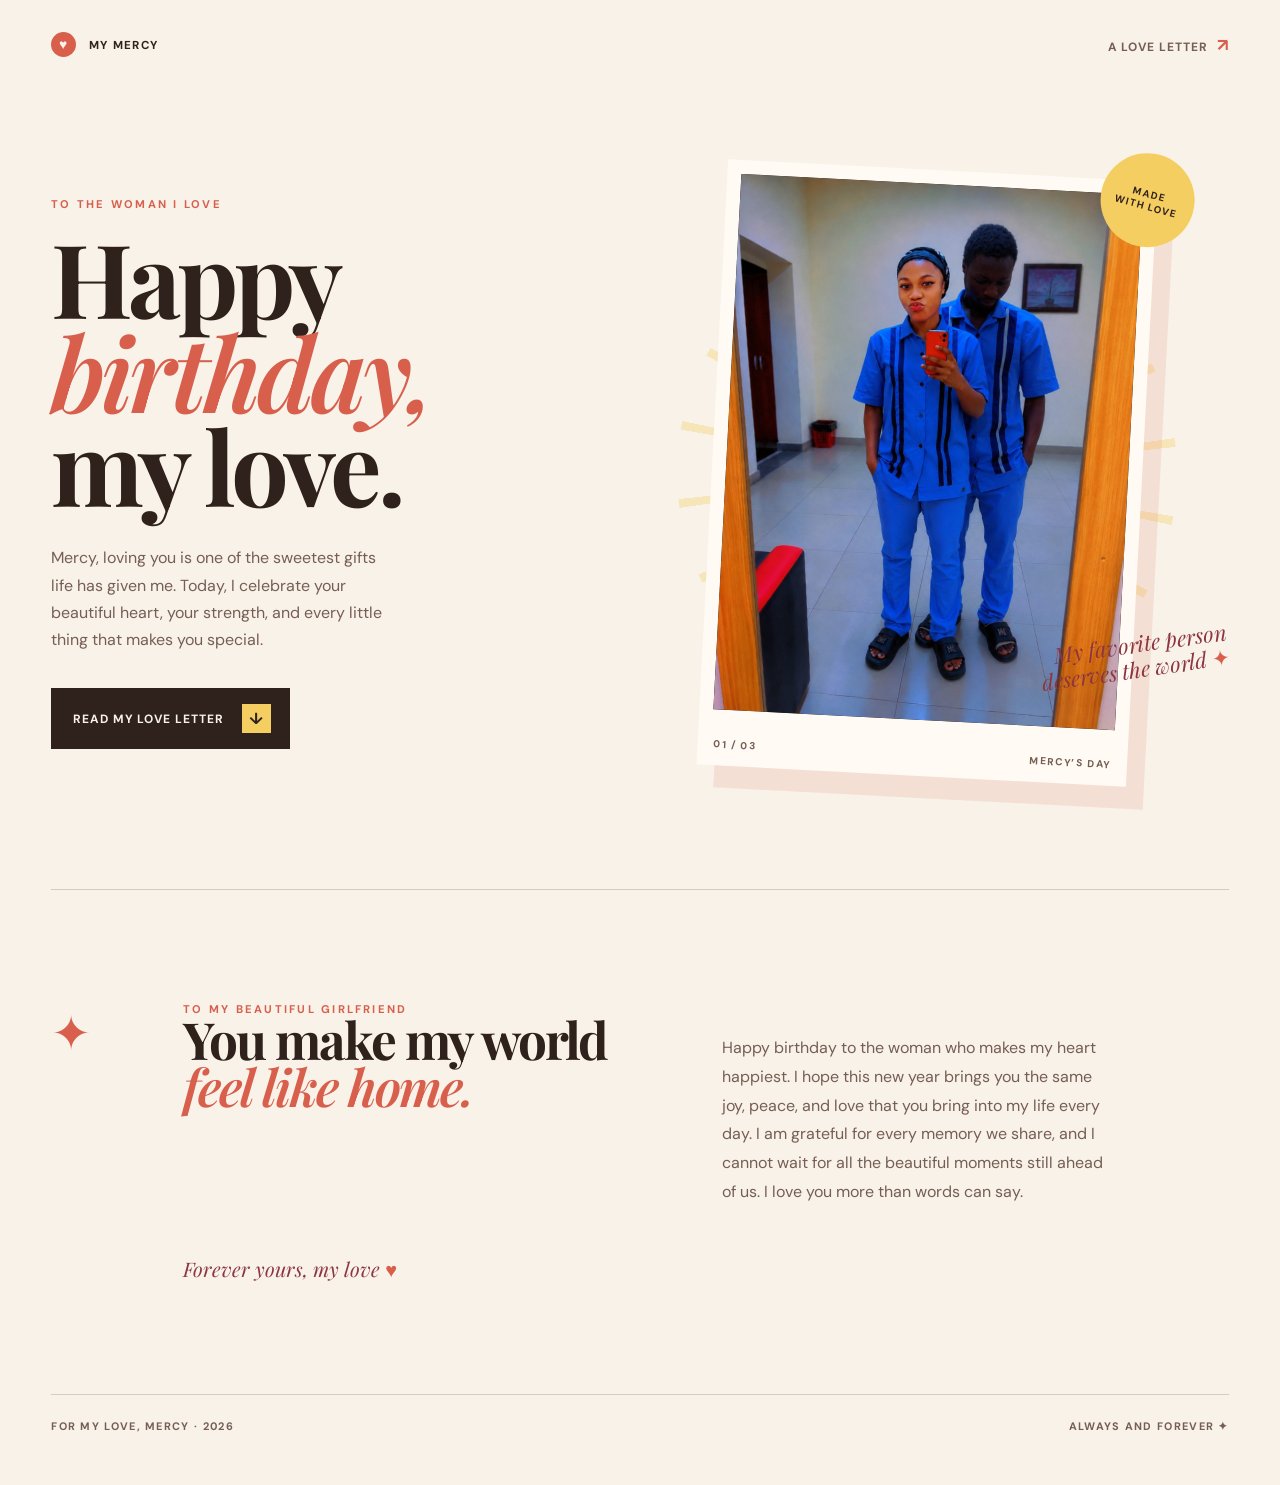
==== commit f25dab0b: "Update birthday loading message" ====
--- a/index.html
+++ b/index.html
@@ -17,7 +17,7 @@
     <div class="loader__veil" aria-hidden="true"></div>
     <div class="loader__content">
       <div class="loader__heart" aria-hidden="true">♥</div>
-      <p class="eyebrow">A little love is loading</p>
+      <p class="eyebrow">Happy birthday to my love</p>
       <p class="loader__name">For my love, Mercy</p>
       <div class="loader__track" aria-hidden="true"><span></span></div>
     </div>
--- a/styles.css
+++ b/styles.css
@@ -18,7 +18,7 @@
 a { color: inherit; text-decoration: none; }
 button { font: inherit; }
 
-.loader { position: fixed; inset: 0; z-index: 10; display: grid; place-items: center; overflow: hidden; background: var(--ink); color: var(--cream); transition: opacity .7s ease, visibility .7s ease; }
+.loader { position: fixed; inset: 0; z-index: 10; display: grid; place-items: center; overflow: hidden; background: var(--ink); color: var(--cream); transition: opacity .7s ease, visibility .7s ease; animation: loader-reveal .7s ease 1.7s forwards; }
 .loader.is-hidden { opacity: 0; visibility: hidden; pointer-events: none; }
 .loader__photo { position: absolute; inset: 0; width: 100%; height: 100%; object-fit: contain; object-position: center; }
 .loader__veil { position: absolute; inset: 0; background: linear-gradient(90deg, rgba(47,33,27,.8), rgba(47,33,27,.28) 55%, rgba(47,33,27,.62)); }
@@ -30,7 +30,7 @@
 .loader__track { height: 3px; overflow: hidden; background: rgba(255,250,243,.25); }
 .loader__track span { display: block; width: 0; height: 100%; background: var(--yellow); animation: load 1.7s cubic-bezier(.65,0,.35,1) forwards; }
 
-.page { min-height: 100vh; overflow: hidden; opacity: 0; transform: translateY(12px); transition: opacity .8s ease .15s, transform .8s ease .15s; }
+.page { min-height: 100vh; overflow: hidden; opacity: 0; transform: translateY(12px); animation: page-reveal .8s ease 1.85s forwards; transition: opacity .8s ease .15s, transform .8s ease .15s; }
 .page.is-visible { opacity: 1; transform: none; }
 .nav, .hero, .letter, .footer { width: min(1500px, 92vw); margin-inline: auto; }
 .nav { display: flex; align-items: center; justify-content: space-between; padding: 2rem 0; }
@@ -89,6 +89,8 @@
 @keyframes load { to { width: 100%; } }
 @keyframes pulse { 50% { transform: scale(1.18); } }
 @keyframes lift-in { from { opacity: 0; transform: translateY(14px); } to { opacity: 1; transform: none; } }
+@keyframes loader-reveal { to { opacity: 0; visibility: hidden; pointer-events: none; } }
+@keyframes page-reveal { to { opacity: 1; transform: none; } }
 
 @media (max-width: 760px) {
   .nav, .hero, .letter, .footer { width: min(100% - 40px, 560px); }
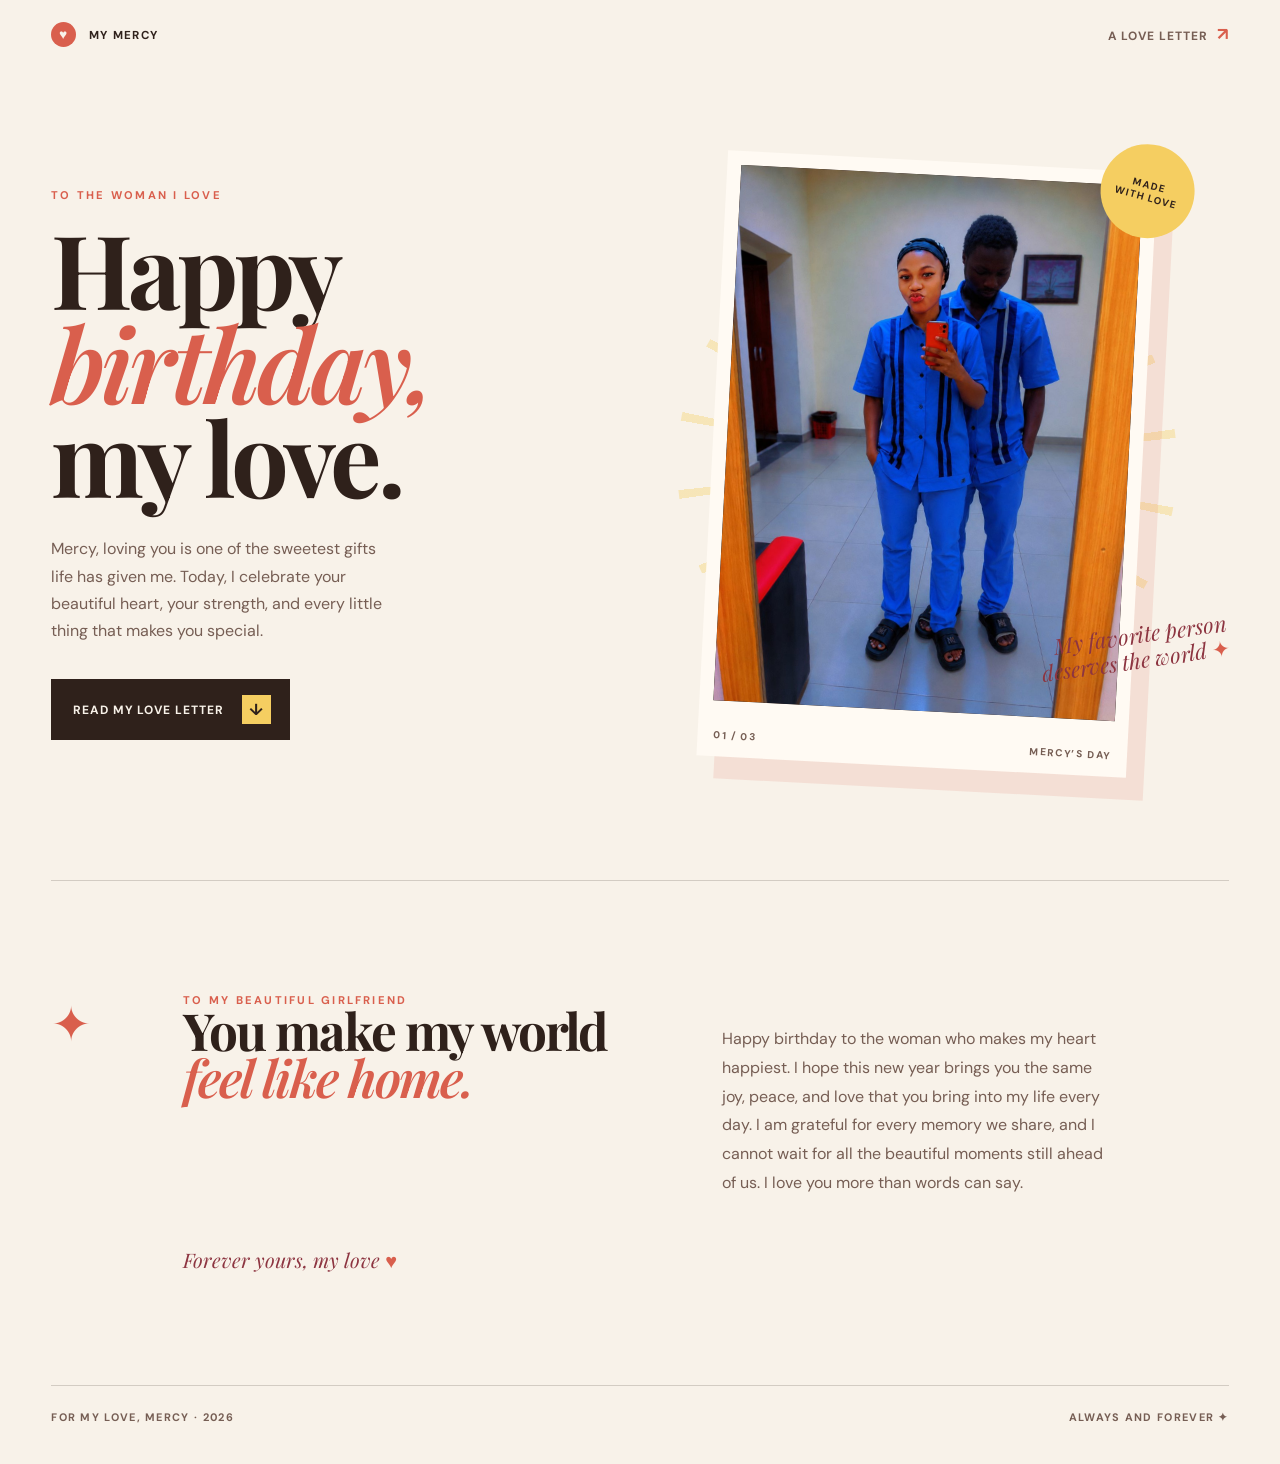
==== commit 1f920155: "Create fixed header over scrolling content" ====
--- a/index.html
+++ b/index.html
@@ -18,16 +18,17 @@
     <div class="loader__content">
       <div class="loader__heart" aria-hidden="true">♥</div>
       <p class="eyebrow">Happy birthday to my love</p>
-      <p class="loader__name">For my love, Mercy</p>
       <div class="loader__track" aria-hidden="true"><span></span></div>
     </div>
   </div>
 
   <main class="page" id="main-content">
-    <nav class="nav" aria-label="Main navigation">
+    <header class="site-header">
+      <nav class="nav" aria-label="Main navigation">
       <a class="brand" href="#top" aria-label="For Mercy home"><span>♥</span> my mercy</a>
       <a class="nav__link" href="#letter">a love letter <span aria-hidden="true">↗</span></a>
-    </nav>
+      </nav>
+    </header>
 
     <section class="hero" id="top">
       <div class="hero__copy">
--- a/styles.css
+++ b/styles.css
@@ -30,10 +30,11 @@
 .loader__track { height: 3px; overflow: hidden; background: rgba(255,250,243,.25); }
 .loader__track span { display: block; width: 0; height: 100%; background: var(--yellow); animation: load 1.7s cubic-bezier(.65,0,.35,1) forwards; }
 
-.page { min-height: 100vh; overflow: hidden; opacity: 0; transform: translateY(12px); animation: page-reveal .8s ease 1.85s forwards; transition: opacity .8s ease .15s, transform .8s ease .15s; }
+.page { min-height: 100vh; overflow: hidden; padding-top: 80px; opacity: 0; animation: page-fade .8s ease 1.85s forwards; transition: opacity .8s ease .15s; }
 .page.is-visible { opacity: 1; transform: none; }
 .nav, .hero, .letter, .footer { width: min(1500px, 92vw); margin-inline: auto; }
-.nav { display: flex; align-items: center; justify-content: space-between; padding: 2rem 0; }
+.site-header { position: fixed; inset: 0 0 auto; z-index: 5; background: var(--cream); }
+.nav { display: flex; align-items: center; justify-content: space-between; width: min(1500px, 92vw); margin-inline: auto; padding: 1.35rem 0; }
 .brand { font-size: .72rem; font-weight: 700; letter-spacing: .12em; text-transform: uppercase; }
 .brand span { display: inline-grid; width: 25px; height: 25px; margin-right: .5rem; place-items: center; border-radius: 50%; background: var(--coral); color: var(--cream); font-size: .85rem; }
 .nav__link { color: var(--muted); font-size: .75rem; font-weight: 700; letter-spacing: .08em; text-transform: uppercase; }
@@ -90,13 +91,14 @@
 @keyframes pulse { 50% { transform: scale(1.18); } }
 @keyframes lift-in { from { opacity: 0; transform: translateY(14px); } to { opacity: 1; transform: none; } }
 @keyframes loader-reveal { to { opacity: 0; visibility: hidden; pointer-events: none; } }
-@keyframes page-reveal { to { opacity: 1; transform: none; } }
+@keyframes page-fade { to { opacity: 1; } }
 
 @media (max-width: 760px) {
   .nav, .hero, .letter, .footer { width: min(100% - 40px, 560px); }
   .nav { padding: 1.4rem 0; }
   .nav__link { font-size: .62rem; }
   .hero { display: block; min-height: auto; padding: 4.5rem 0 6rem; }
+  .page { padding-top: 66px; }
   h1 { font-size: clamp(4rem, 18vw, 6rem); }
   .hero__visual { min-height: 510px; margin-top: 2.5rem; }
   .image-frame { width: min(350px, 76vw); }
